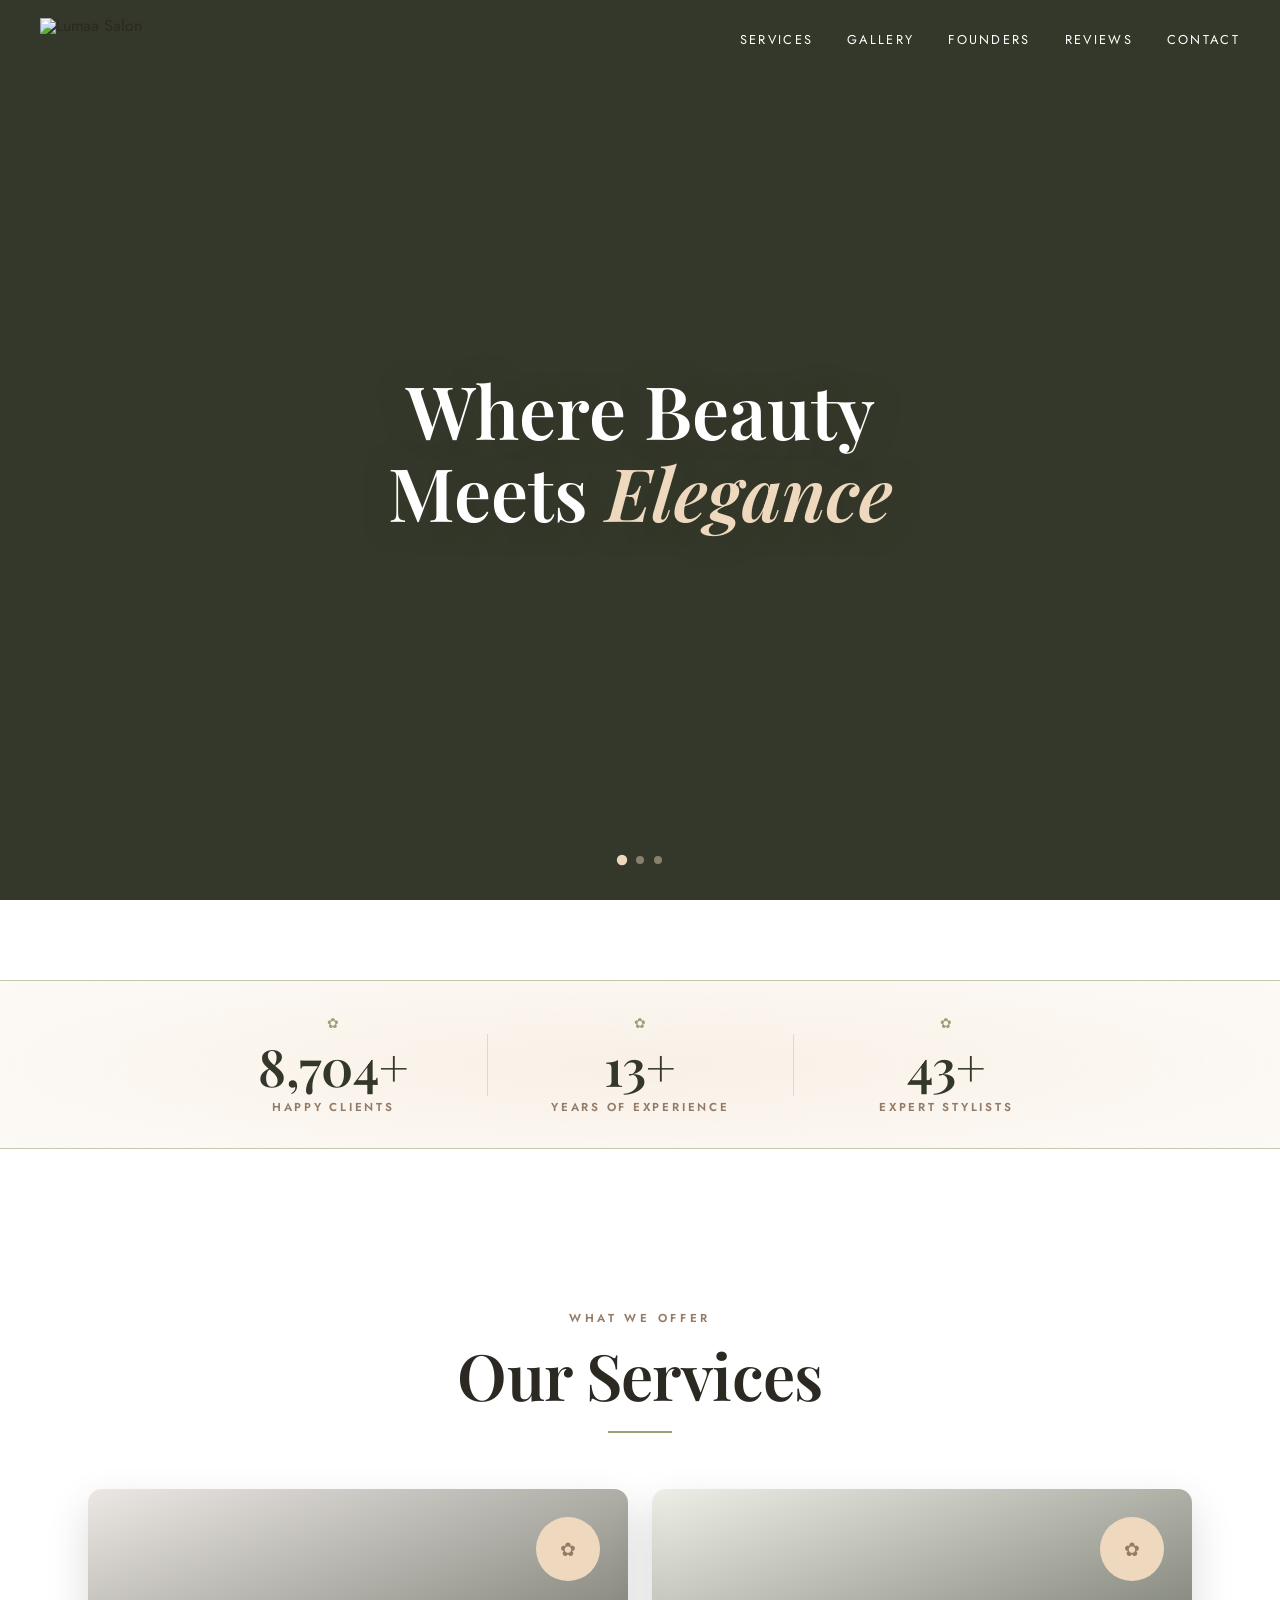
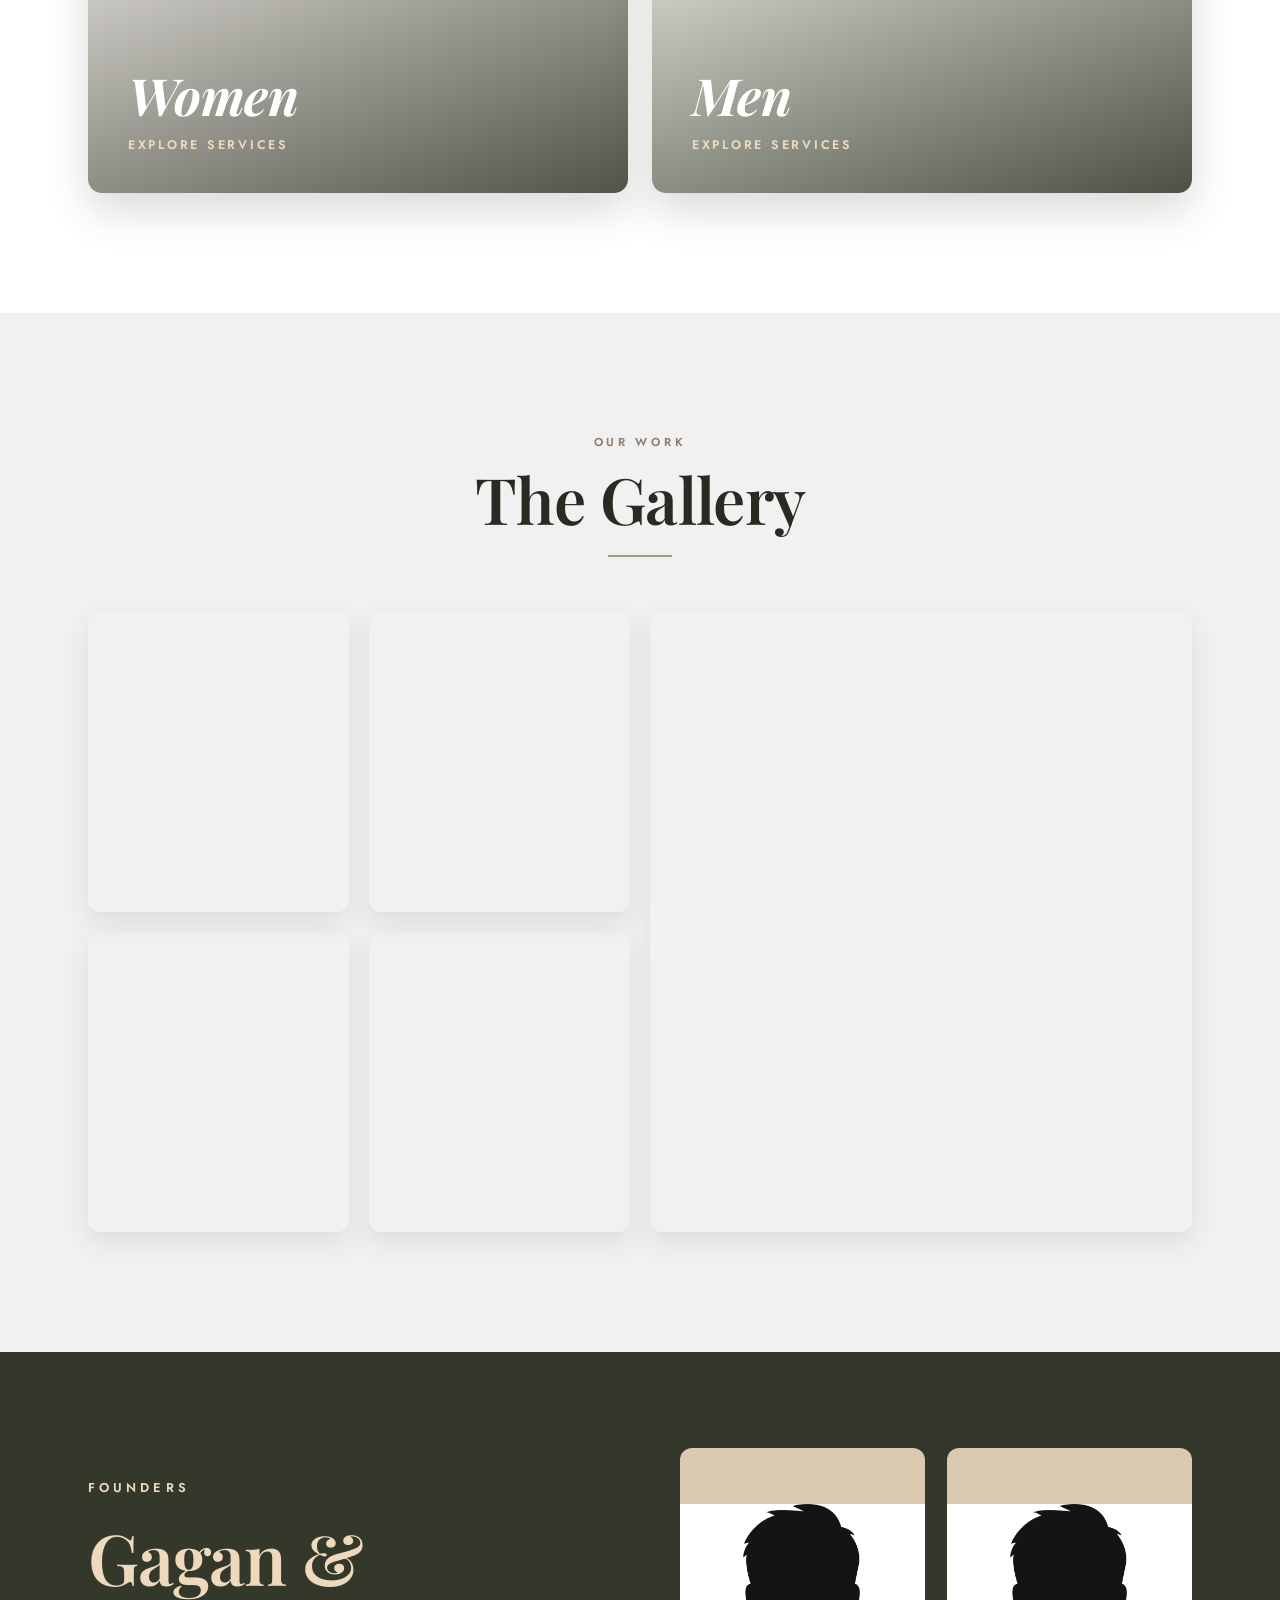
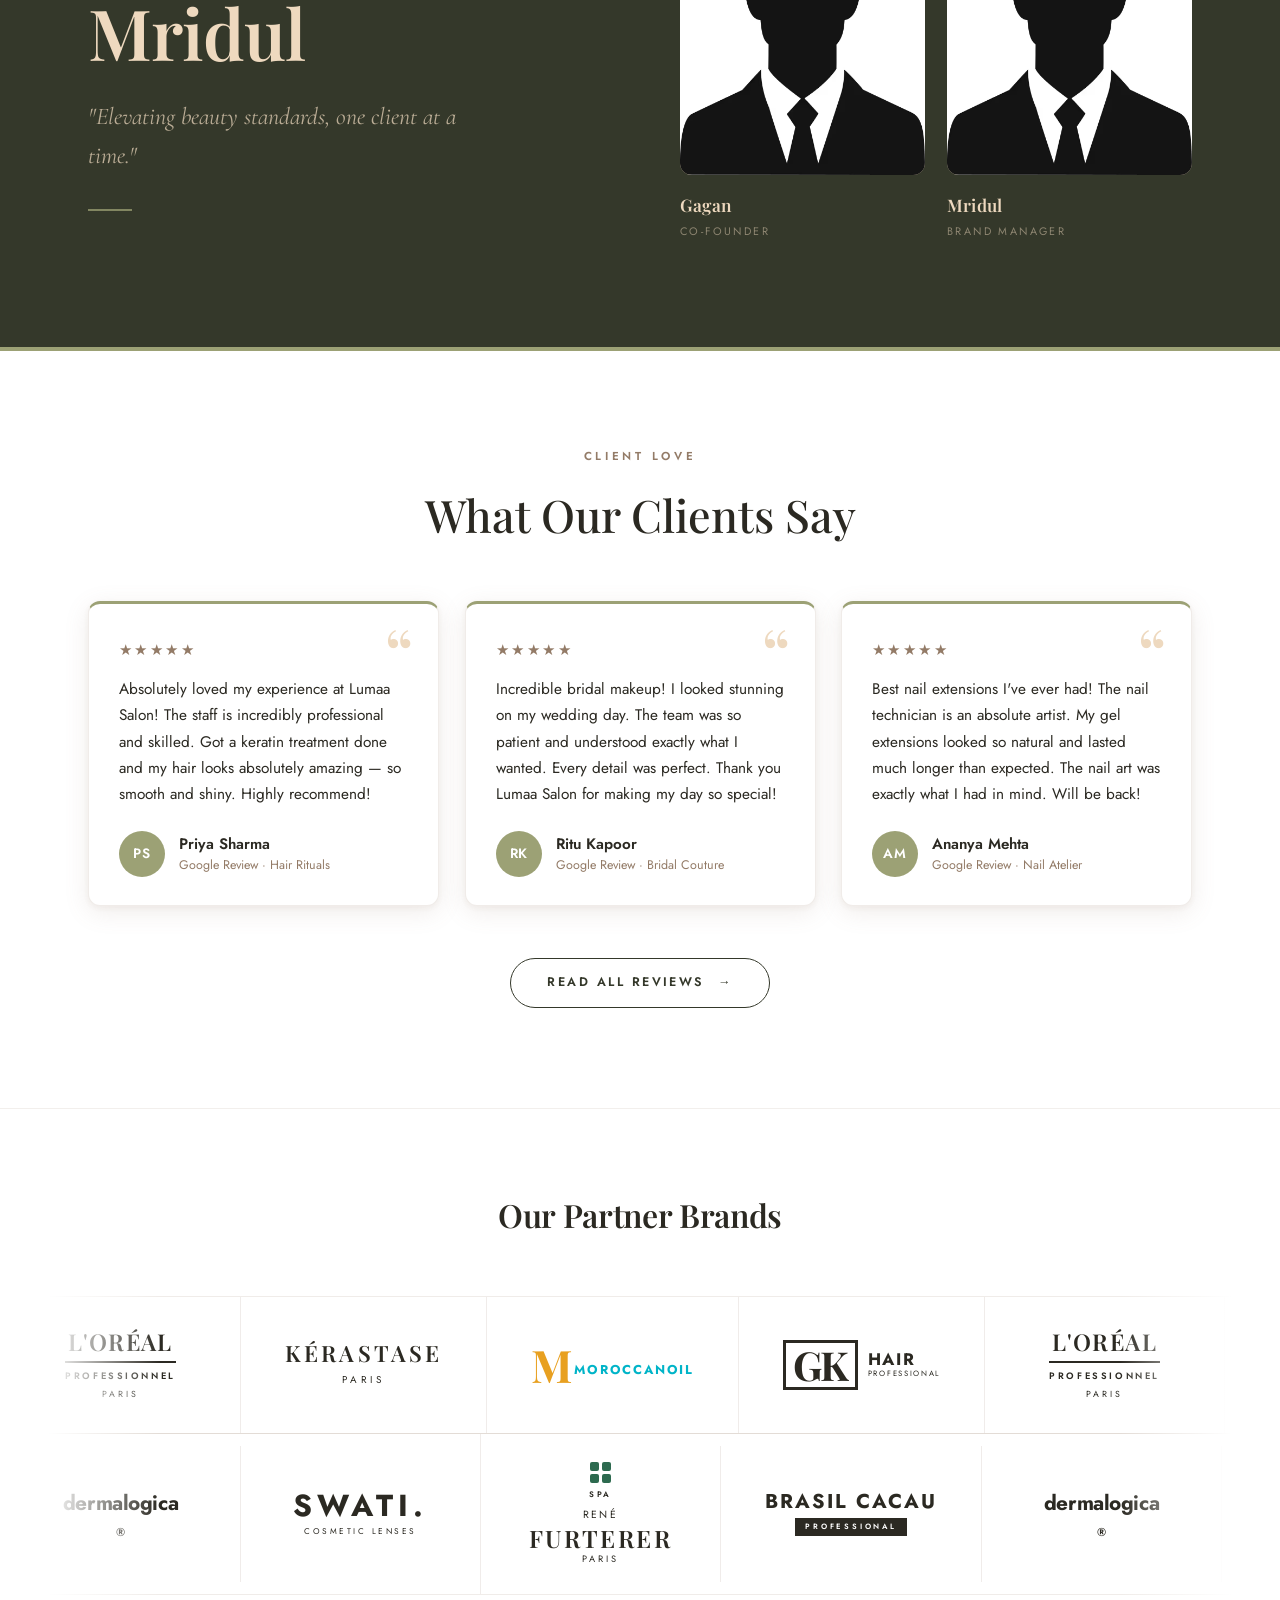
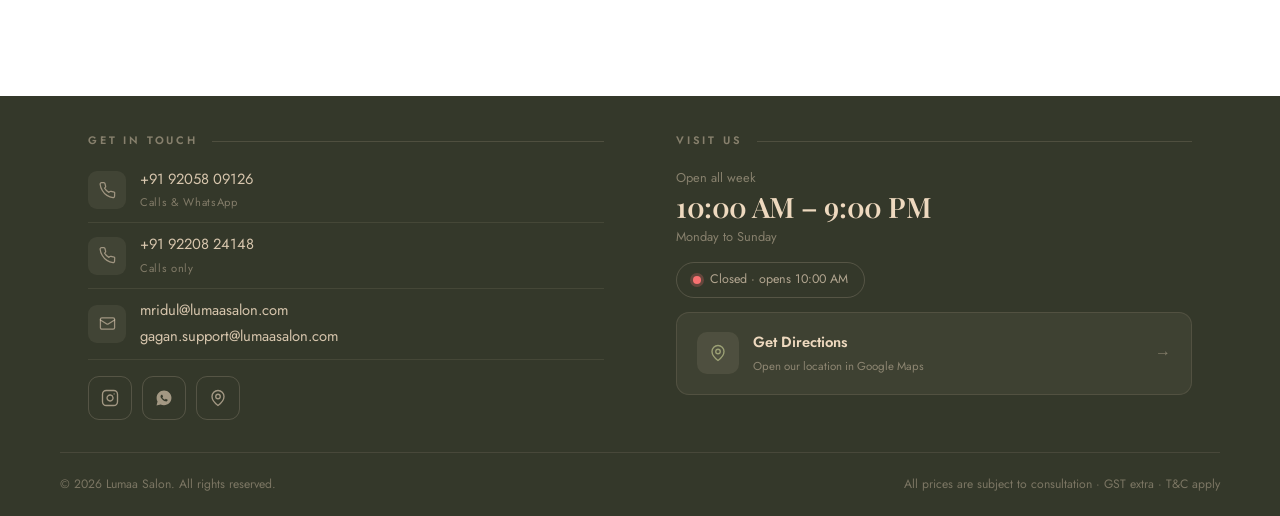
==== index.html @ b21f9f37 "Add files via upload" ====
<!DOCTYPE html>
<html lang="en">
<head>
  <meta charset="UTF-8" />
  <meta name="viewport" content="width=device-width, initial-scale=1.0" />
  <title>Luma Salon — Where Beauty Meets Elegance</title>
  <meta name="description" content="Luma Salon — premium hair, beauty and styling. Where beauty meets elegance." />
  <link rel="icon" type="image/webp" href="images/lumaa-logo-white.webp" />
  <link rel="stylesheet" href="styles.css" />
  <link rel="preconnect" href="https://fonts.googleapis.com" />
  <link rel="preconnect" href="https://fonts.gstatic.com" crossorigin />
  <!--
    FONTS (4 faces total):
    1. Playfair Display 600 normal  — section headings, stat numbers
    2. Playfair Display 700 italic  — hero "Elegance" / service titles bold
    3. Cormorant Garamond 500 italic — quotes, brand wordmark
    4. Jost 400 / 600               — all body, labels, nav, eyebrows
  -->
  <link href="https://fonts.googleapis.com/css2?family=Cormorant+Garamond:ital,wght@1,500&family=Playfair+Display:ital,wght@0,600;1,700&family=Jost:wght@400;600&display=swap" rel="stylesheet" />
</head>
<body>

  <!-- ===== NAVBAR ===== -->
  <header class="navbar">
    <a href="#home" class="brand">
      <!-- white version: visible over hero / dark navbar -->
      <img src="images/lumaa-logo-white.webp" alt="Lumaa Salon" class="logo logo-white" />
      <!-- olive version: visible when navbar turns light on scroll -->
      <img src="images/lumaa-logo-olive.webp" alt="Lumaa Salon" class="logo logo-olive" />
    </a>
    <nav class="nav-links" id="navLinks">
      <a href="#services">Services</a>
      <a href="#gallery">Gallery</a>
      <a href="#founders">Founders</a>
      <a href="#reviews">Reviews</a>
      <a href="#contact">Contact</a>
    </nav>
    <button class="hamburger" id="hamburger" aria-label="Toggle menu">
      <span></span><span></span><span></span>
    </button>
  </header>

  <!-- ===== HERO ===== -->
  <section class="hero" id="home">
    <!-- 3-image slider — JS translates track left every 3 s -->
    <div class="hero-slides">
      <div class="hero-track">
        <div class="hero-slide slide-1"></div>
        <div class="hero-slide slide-2"></div>
        <div class="hero-slide slide-3"></div>
      </div>
    </div>
    <div class="hero-overlay"></div>
    <div class="hero-content">
      <h1>Where Beauty<br>Meets <em>Elegance</em></h1>
    </div>
    <!-- dot indicators -->
    <div class="slide-dots">
      <span class="dot active" data-index="0"></span>
      <span class="dot" data-index="1"></span>
      <span class="dot" data-index="2"></span>
    </div>
  </section>

  <!-- ===== STATS BAND ===== -->
  <section class="stats">
    <div class="container stats-grid">
      <div class="stat reveal">
        <span class="leaf">&#10047;</span>
        <h3><span class="counter" data-target="10000" data-suffix="+">0+</span></h3>
        <p>Happy Clients</p>
      </div>
      <div class="stat reveal d1">
        <span class="leaf">&#10047;</span>
        <h3><span class="counter" data-target="15" data-suffix="+">0+</span></h3>
        <p>Years of Experience</p>
      </div>
      <div class="stat reveal d2">
        <span class="leaf">&#10047;</span>
        <h3><span class="counter" data-target="50" data-suffix="+">0+</span></h3>
        <p>Expert Stylists</p>
      </div>
    </div>
  </section>

  <!-- ===== SERVICES ===== -->
  <section class="services" id="services">
    <div class="container">
      <div class="section-head reveal">
        <p class="eyebrow">What We Offer</p>
        <h2>Our Services</h2>
        <span class="head-rule"></span>
      </div>
      <div class="services-grid">

        <a href="womens-services.html" class="svc-card svc-women reveal">
          <span class="svc-badge">&#10047;</span>
          <div class="svc-text">
            <h3>Women</h3>
            <p>Explore Services</p>
          </div>
        </a>

        <a href="mens-services.html" class="svc-card svc-men reveal d1">
          <span class="svc-badge">&#10047;</span>
          <div class="svc-text">
            <h3>Men</h3>
            <p>Explore Services</p>
          </div>
        </a>

      </div>
    </div>
  </section>

  <!-- ===== GALLERY ===== -->
  <section class="gallery" id="gallery">
    <div class="container">
      <div class="section-head reveal">
        <p class="eyebrow">Our Work</p>
        <h2>The Gallery</h2>
        <span class="head-rule"></span>
      </div>
      <div class="gallery-grid">
        <div class="g-item g1 reveal"></div>
        <div class="g-item g2 reveal d1"></div>
        <div class="g-item g3 reveal d2"></div>
        <div class="g-item g4 reveal d3"></div>
        <div class="g-item g5 reveal d4"></div>
      </div>
    </div>
  </section>

  <!-- ===== FOUNDERS ===== -->
  <section class="founders" id="founders">
    <div class="container founders-inner">
      <div class="founders-text reveal">
        <p class="eyebrow eyebrow-light">Founders</p>
        <h2>Gagan &amp;<br>Mridul</h2>
        <p class="founders-quote">"Elevating beauty standards, one client at a time."</p>
        <span class="founders-rule"></span>
      </div>
      <div class="founders-photos reveal d2">
        <figure class="f-card">
          <div class="f-photo-wrap">
            <img src="a-simple-black-silhouette-of-man-in-suit-vector-55942263.avif" alt="Gagan" class="f-photo-img" />
          </div>
          <figcaption>
            <span class="f-name">Gagan</span>
            <span class="f-title">Co-Founder</span>
          </figcaption>
        </figure>
        <figure class="f-card">
          <div class="f-photo-wrap">
            <img src="a-simple-black-silhouette-of-man-in-suit-vector-55942263.avif" alt="Mridul" class="f-photo-img" />
          </div>
          <figcaption>
            <span class="f-name">Mridul</span>
            <span class="f-title">Brand Manager</span>
          </figcaption>
        </figure>
      </div>
    </div>
  </section>

  <!-- ===== REVIEWS ===== -->
  <section class="reviews" id="reviews">
    <div class="container">
      <div class="reviews-head reveal">
        <p class="eyebrow">Client Love</p>
        <h2>What Our Clients Say</h2>
      </div>

      <div class="reviews-grid">
        <article class="review-card reveal">
          <span class="quote-mark">&ldquo;</span>
          <span class="stars">&#9733;&#9733;&#9733;&#9733;&#9733;</span>
          <p class="review-text">Absolutely loved my experience at Lumaa Salon! The staff is incredibly professional and skilled. Got a keratin treatment done and my hair looks absolutely amazing — so smooth and shiny. Highly recommend!</p>
          <div class="reviewer">
            <span class="avatar">PS</span>
            <div>
              <p class="r-name">Priya Sharma</p>
              <p class="r-meta">Google Review &middot; Hair Rituals</p>
            </div>
          </div>
        </article>

        <article class="review-card reveal d1">
          <span class="quote-mark">&ldquo;</span>
          <span class="stars">&#9733;&#9733;&#9733;&#9733;&#9733;</span>
          <p class="review-text">Incredible bridal makeup! I looked stunning on my wedding day. The team was so patient and understood exactly what I wanted. Every detail was perfect. Thank you Lumaa Salon for making my day so special!</p>
          <div class="reviewer">
            <span class="avatar">RK</span>
            <div>
              <p class="r-name">Ritu Kapoor</p>
              <p class="r-meta">Google Review &middot; Bridal Couture</p>
            </div>
          </div>
        </article>

        <article class="review-card reveal d2">
          <span class="quote-mark">&ldquo;</span>
          <span class="stars">&#9733;&#9733;&#9733;&#9733;&#9733;</span>
          <p class="review-text">Best nail extensions I've ever had! The nail technician is an absolute artist. My gel extensions looked so natural and lasted much longer than expected. The nail art was exactly what I had in mind. Will be back!</p>
          <div class="reviewer">
            <span class="avatar">AM</span>
            <div>
              <p class="r-name">Ananya Mehta</p>
              <p class="r-meta">Google Review &middot; Nail Atelier</p>
            </div>
          </div>
        </article>
      </div>

      <!-- Read all reviews CTA -->
      <div class="reviews-cta reveal">
        <a href="https://share.google/nmSQvt3a3PqKiKRM9" target="_blank" rel="noopener" class="btn-outline-reviews">
          Read All Reviews &nbsp;&#8594;
        </a>
      </div>
    </div>
  </section>

  <!-- ===== BRAND PARTNERS ===== -->
  <section class="partners">
    <div class="container">
      <h2 class="partners-title reveal">Our Partner Brands</h2>
    </div>

    <div class="brand-marquee-wrap">

      <!-- Row 1 — scrolls RIGHT -->
      <div class="brand-track track-right">
        <div class="brand-strip">
          <div class="brand-cell"><div class="bl bl-loreal"><span class="bl-main">L'OR&#201;AL</span><span class="bl-rule"></span><span class="bl-sub">PROFESSIONNEL</span><span class="bl-sub2">PARIS</span></div></div>
          <div class="brand-cell"><div class="bl bl-kerastase"><span class="bl-main">K&#201;RASTASE</span><span class="bl-sub">PARIS</span></div></div>
          <div class="brand-cell"><div class="bl bl-moroccanoil"><span class="mo-m">M</span><span class="bl-main">MOROCCANOIL</span></div></div>
          <div class="brand-cell"><div class="bl bl-gk"><span class="gk-letters">GK</span><div class="gk-right"><span class="gk-hair">HAIR</span><span class="gk-pro">PROFESSIONAL</span></div></div></div>
        </div>
        <div class="brand-strip" aria-hidden="true">
          <div class="brand-cell"><div class="bl bl-loreal"><span class="bl-main">L'OR&#201;AL</span><span class="bl-rule"></span><span class="bl-sub">PROFESSIONNEL</span><span class="bl-sub2">PARIS</span></div></div>
          <div class="brand-cell"><div class="bl bl-kerastase"><span class="bl-main">K&#201;RASTASE</span><span class="bl-sub">PARIS</span></div></div>
          <div class="brand-cell"><div class="bl bl-moroccanoil"><span class="mo-m">M</span><span class="bl-main">MOROCCANOIL</span></div></div>
          <div class="brand-cell"><div class="bl bl-gk"><span class="gk-letters">GK</span><div class="gk-right"><span class="gk-hair">HAIR</span><span class="gk-pro">PROFESSIONAL</span></div></div></div>
        </div>
      </div>

      <!-- Row 2 — scrolls LEFT -->
      <div class="brand-track track-left">
        <div class="brand-strip">
          <div class="brand-cell"><div class="bl bl-dermalogica">dermalogica<sup>&#174;</sup></div></div>
          <div class="brand-cell"><div class="bl bl-swati"><span class="sw-main">SWATI.</span><span class="sw-sub">COSMETIC LENSES</span></div></div>
          <div class="brand-cell"><div class="bl bl-furterer"><div class="rf-dots"><span></span><span></span><span></span><span></span></div><span class="rf-spa">SPA</span><span class="rf-rene">REN&#201;</span><span class="rf-name">FURTERER</span><span class="rf-paris">PARIS</span></div></div>
          <div class="brand-cell"><div class="bl bl-brasil"><span class="bc-main">BRASIL CACAU</span><span class="bc-bar">PROFESSIONAL</span></div></div>
        </div>
        <div class="brand-strip" aria-hidden="true">
          <div class="brand-cell"><div class="bl bl-dermalogica">dermalogica<sup>&#174;</sup></div></div>
          <div class="brand-cell"><div class="bl bl-swati"><span class="sw-main">SWATI.</span><span class="sw-sub">COSMETIC LENSES</span></div></div>
          <div class="brand-cell"><div class="bl bl-furterer"><div class="rf-dots"><span></span><span></span><span></span><span></span></div><span class="rf-spa">SPA</span><span class="rf-rene">REN&#201;</span><span class="rf-name">FURTERER</span><span class="rf-paris">PARIS</span></div></div>
          <div class="brand-cell"><div class="bl bl-brasil"><span class="bc-main">BRASIL CACAU</span><span class="bc-bar">PROFESSIONAL</span></div></div>
        </div>
      </div>

    </div>
  </section>

  <!-- ===== FOOTER ===== -->
  <footer class="footer" id="contact">
    <div class="container ft-main">

      <!-- GET IN TOUCH -->
      <div class="ft-col">
        <p class="ft-head">Get in Touch</p>

        <div class="ft-contacts">
          <div class="ft-item">
            <div class="ft-icon">
              <svg width="17" height="17" viewBox="0 0 24 24" fill="none" stroke="currentColor" stroke-width="1.8" stroke-linecap="round" stroke-linejoin="round"><path d="M22 16.92v3a2 2 0 0 1-2.18 2 19.79 19.79 0 0 1-8.63-3.07A19.5 19.5 0 0 1 4.69 12 19.79 19.79 0 0 1 1.61 3.18 2 2 0 0 1 3.6 1h3a2 2 0 0 1 2 1.72 12.84 12.84 0 0 0 .7 2.81 2 2 0 0 1-.45 2.11L7.91 8.6a16 16 0 0 0 6.07 6.07l.95-.95a2 2 0 0 1 2.11-.45 12.84 12.84 0 0 0 2.81.7A2 2 0 0 1 22 16.92z"/></svg>
            </div>
            <div class="ft-item-body">
              <a href="tel:+919205809126" class="ft-val">+91 92058 09126</a>
              <span class="ft-note">Calls &amp; WhatsApp</span>
            </div>
          </div>
          <div class="ft-item">
            <div class="ft-icon">
              <svg width="17" height="17" viewBox="0 0 24 24" fill="none" stroke="currentColor" stroke-width="1.8" stroke-linecap="round" stroke-linejoin="round"><path d="M22 16.92v3a2 2 0 0 1-2.18 2 19.79 19.79 0 0 1-8.63-3.07A19.5 19.5 0 0 1 4.69 12 19.79 19.79 0 0 1 1.61 3.18 2 2 0 0 1 3.6 1h3a2 2 0 0 1 2 1.72 12.84 12.84 0 0 0 .7 2.81 2 2 0 0 1-.45 2.11L7.91 8.6a16 16 0 0 0 6.07 6.07l.95-.95a2 2 0 0 1 2.11-.45 12.84 12.84 0 0 0 2.81.7A2 2 0 0 1 22 16.92z"/></svg>
            </div>
            <div class="ft-item-body">
              <a href="tel:+919220824148" class="ft-val">+91 92208 24148</a>
              <span class="ft-note">Calls only</span>
            </div>
          </div>
          <div class="ft-item">
            <div class="ft-icon">
              <svg width="17" height="17" viewBox="0 0 24 24" fill="none" stroke="currentColor" stroke-width="1.8" stroke-linecap="round" stroke-linejoin="round"><rect x="2" y="4" width="20" height="16" rx="2"/><path d="m22 7-8.97 5.7a1.94 1.94 0 0 1-2.06 0L2 7"/></svg>
            </div>
            <div class="ft-item-body">
              <a href="mailto:mridul@lumaasalon.com" class="ft-val">mridul@lumaasalon.com</a>
              <a href="mailto:gagan.support@lumaasalon.com" class="ft-val">gagan.support@lumaasalon.com</a>
            </div>
          </div>
        </div>

        <div class="ft-socials">
          <a href="https://www.instagram.com/lumaasalon.official" target="_blank" rel="noopener" class="ft-soc" aria-label="Instagram">
            <svg width="18" height="18" viewBox="0 0 24 24" fill="none" stroke="currentColor" stroke-width="1.8" stroke-linecap="round" stroke-linejoin="round"><rect x="2" y="2" width="20" height="20" rx="5"/><path d="M16 11.37A4 4 0 1 1 12.63 8 4 4 0 0 1 16 11.37z"/><line x1="17.5" y1="6.5" x2="17.51" y2="6.5"/></svg>
          </a>
          <a href="https://wa.me/919205809126" target="_blank" rel="noopener" class="ft-soc" aria-label="WhatsApp">
            <svg width="18" height="18" viewBox="0 0 24 24" fill="currentColor"><path d="M12.04 2C6.58 2 2.13 6.45 2.13 11.91c0 1.74.46 3.38 1.26 4.8L2.05 22l5.43-1.43a9.84 9.84 0 0 0 4.56 1.11c5.46 0 9.91-4.45 9.91-9.91S17.5 2 12.04 2zm4.88 13.42c-.2.56-1.16 1.08-1.6 1.14-.4.06-.93.09-1.5-.09-.35-.11-.8-.26-1.36-.52-2.39-1.02-3.96-3.41-4.08-3.57-.12-.15-.97-1.28-.97-2.44 0-1.16.61-1.73.83-1.97.22-.24.48-.3.63-.3h.45c.14 0 .34-.05.53.41.2.48.68 1.67.74 1.79.06.12.1.26.02.42-.08.16-.12.25-.24.39-.12.13-.25.3-.36.4-.12.11-.25.22-.1.44.14.22.6.97 1.27 1.57.87.77 1.6 1.01 1.83 1.12.23.11.36.09.49-.05.13-.14.56-.65.71-.88.15-.22.3-.18.5-.11.21.07 1.34.63 1.57.75.23.11.38.16.44.25.06.09.06.54-.14 1.09z"/></svg>
          </a>
          <a href="https://maps.google.com" target="_blank" rel="noopener" class="ft-soc" aria-label="Google Maps">
            <svg width="18" height="18" viewBox="0 0 24 24" fill="none" stroke="currentColor" stroke-width="1.8" stroke-linecap="round" stroke-linejoin="round"><path d="M20 10c0 6-8 12-8 12s-8-6-8-12a8 8 0 0 1 16 0Z"/><circle cx="12" cy="10" r="3"/></svg>
          </a>
        </div>
      </div>

      <!-- VISIT US -->
      <div class="ft-col">
        <p class="ft-head">Visit Us</p>
        <p class="ft-open-label">Open all week</p>
        <p class="ft-hours">10:00 AM – 9:00 PM</p>
        <p class="ft-days">Monday to Sunday</p>
        <span class="ft-badge" id="statusBadge"><span class="ft-dot" id="statusDot"></span><span id="statusText">Open now &middot; closes 9:00 PM</span></span>
        <a href="https://maps.google.com" target="_blank" rel="noopener" class="ft-directions">
          <div class="ft-dir-icon">
            <svg width="18" height="18" viewBox="0 0 24 24" fill="none" stroke="currentColor" stroke-width="1.8" stroke-linecap="round" stroke-linejoin="round"><path d="M20 10c0 6-8 12-8 12s-8-6-8-12a8 8 0 0 1 16 0Z"/><circle cx="12" cy="10" r="3"/></svg>
          </div>
          <div class="ft-dir-text">
            <span class="ft-dir-title">Get Directions</span>
            <span class="ft-dir-sub">Open our location in Google Maps</span>
          </div>
          <span class="ft-dir-arrow">&#8594;</span>
        </a>
      </div>

    </div>
    <div class="container footer-bottom">
      <p>&copy; 2026 Lumaa Salon. All rights reserved.</p>
      <p>All prices are subject to consultation &middot; GST extra &middot; T&amp;C apply</p>
    </div>
  </footer>

  <script>
    // Mobile menu toggle
    const hamburger = document.getElementById('hamburger');
    const navLinks = document.getElementById('navLinks');
    hamburger.addEventListener('click', function () {
      navLinks.classList.toggle('open');
      this.classList.toggle('active');
    });
    // Close mobile menu when a link is tapped
    navLinks.querySelectorAll('a').forEach(function (a) {
      a.addEventListener('click', function () {
        navLinks.classList.remove('open');
        hamburger.classList.remove('active');
      });
    });

    // Solidify navbar on scroll
    window.addEventListener('scroll', function () {
      document.querySelector('.navbar').classList.toggle('scrolled', window.scrollY > 40);
    });

    // Scroll-reveal animations
    const revealObserver = new IntersectionObserver(function (entries) {
      entries.forEach(function (entry) {
        if (entry.isIntersecting) {
          entry.target.classList.add('is-visible');
          revealObserver.unobserve(entry.target);
        }
      });
    }, { threshold: 0.15 });
    document.querySelectorAll('.reveal').forEach(function (el) {
      revealObserver.observe(el);
    });

    // Animated number counters (fire once when stats scroll into view)
    function runCounter(el) {
      const target = +el.dataset.target;
      const suffix = el.dataset.suffix || '';
      const duration = 2000;
      const start = performance.now();
      function tick(now) {
        const p = Math.min((now - start) / duration, 1);
        const eased = 1 - Math.pow(1 - p, 3); // easeOutCubic
        const value = Math.floor(eased * target);
        el.textContent = value.toLocaleString() + suffix;
        if (p < 1) requestAnimationFrame(tick);
      }
      requestAnimationFrame(tick);
    }
    const counterObserver = new IntersectionObserver(function (entries) {
      entries.forEach(function (entry) {
        if (entry.isIntersecting) {
          runCounter(entry.target);
          counterObserver.unobserve(entry.target);
        }
      });
    }, { threshold: 0.35 });
    document.querySelectorAll('.counter').forEach(function (el) {
      counterObserver.observe(el);
    });

    // Hero slider — translate track left every 3 s
    (function () {
      var track   = document.querySelector('.hero-track');
      var dots    = document.querySelectorAll('.slide-dots .dot');
      var total   = 3;
      var current = 0;

      function goTo(n) {
        current = (n + total) % total;
        // each slide is 1/3 of the track width
        track.style.transform = 'translateX(-' + (current * 33.3333) + '%)';
        dots.forEach(function (d, i) {
          d.classList.toggle('active', i === current);
        });
      }

      dots.forEach(function (dot) {
        dot.addEventListener('click', function () {
          clearInterval(timer);
          goTo(+this.dataset.index);
          timer = setInterval(advance, 3000);
        });
      });

      function advance() { goTo(current + 1); }
      var timer = setInterval(advance, 3000);
    })();
    // Salon open/closed badge — open every day 10:00 AM – 9:00 PM IST
    (function updateStatus() {
      var dot  = document.getElementById('statusDot');
      var text = document.getElementById('statusText');
      if (!dot || !text) return;

      var now    = new Date();
      var hour   = now.getHours();
      var minute = now.getMinutes();
      var total  = hour * 60 + minute;   // minutes since midnight
      var open   = 10 * 60;              // 10:00 AM
      var close  = 21 * 60;              // 9:00 PM

      if (total >= open && total < close) {
        dot.style.background  = '#4ade80';
        dot.style.boxShadow   = '0 0 0 3px rgba(74,222,128,0.25)';
        text.textContent      = 'Open now · closes 9:00 PM';
      } else {
        dot.style.background  = '#f87171';
        dot.style.boxShadow   = '0 0 0 3px rgba(248,113,113,0.25)';
        text.textContent      = 'Closed · opens 10:00 AM';
      }
    })();
  </script>
</body>
</html>
---- styles.css ----
/* ============================================================
   Luma Salon
   PALETTE
   cream  #EED9BF  — warmth, luxury accents, buttons, badges
   sage   #9CA175  — green brand accent (links, avatars, hovers)
   offwhite #F1F1F1 — clean neutral section background
   earth  #937B67  — warm secondary (scrims, stars, labels)
   Derived shades of the above for depth & legible text:
   deep   #34382A  — dark olive (shade of sage) for dramatic bands
   ink    #2B2922  — near-black (shade of earth) for body text
   ============================================================ */
:root {
  --cream: #EED9BF;
  --sage: #9CA175;
  --offwhite: #F1F1F1;
  --earth: #937B67;
  --deep: #34382A;
  --ink: #2B2922;
  --white: #FFFFFF;

  --cream-rgb: 238, 217, 191;
  --sage-rgb: 156, 161, 117;
  --earth-rgb: 147, 123, 103;
  --deep-rgb: 52, 56, 42;

  --serif: 'Playfair Display', serif;
  --display: 'Cormorant Garamond', serif;
  --sans: 'Jost', sans-serif;
}

* { box-sizing: border-box; }

html { scroll-behavior: smooth; }

body {
  margin: 0;
  font-family: var(--sans);
  background: var(--white);
  color: var(--ink);
  line-height: 1.6;
  -webkit-font-smoothing: antialiased;
}

.container {
  width: 100%;
  max-width: 1160px;
  margin: 0 auto;
  padding: 0 28px;
}

img { display: block; max-width: 100%; }
a { text-decoration: none; color: inherit; }

/* shared eyebrow label — warm earth on light, cream on dark */
.eyebrow {
  font-family: var(--sans);
  text-transform: uppercase;
  letter-spacing: 0.32em;
  font-size: 0.72rem;
  font-weight: 600;
  color: var(--earth);
  margin: 0 0 26px;
}
.eyebrow-light { color: var(--cream); }

/* big centred section header — makes each section read as its own page */
.section-head {
  text-align: center;
  margin-bottom: 56px;
}
.section-head .eyebrow { margin-bottom: 14px; }
.section-head h2 {
  font-family: var(--serif);
  font-weight: 600;          /* Playfair Display 600 */
  font-size: clamp(2.4rem, 5vw, 4rem);
  line-height: 1.05;
  color: var(--ink);
  margin: 0;
  letter-spacing: -0.01em;
}
.section-head .head-rule {
  display: block;
  width: 64px;
  height: 2px;
  background: var(--sage);
  margin: 22px auto 0;
}

/* ============================================================
   SCROLL-REVEAL ANIMATION
   ============================================================ */
.reveal {
  opacity: 0;
  transform: translateY(34px);
  transition: opacity 0.8s cubic-bezier(0.22, 1, 0.36, 1),
              transform 0.8s cubic-bezier(0.22, 1, 0.36, 1);
  will-change: opacity, transform;
}
.reveal.is-visible { opacity: 1; transform: none; }
.reveal.d1 { transition-delay: 0.12s; }
.reveal.d2 { transition-delay: 0.24s; }
.reveal.d3 { transition-delay: 0.36s; }
.reveal.d4 { transition-delay: 0.48s; }

@media (prefers-reduced-motion: reduce) {
  .reveal { opacity: 1; transform: none; transition: none; }
  .hero-track { transition: none; }
  .hero-content h1 { opacity: 1; animation: none; }
  html { scroll-behavior: auto; }
}

/* ============================================================
   NAVBAR
   ============================================================ */
.navbar {
  position: fixed;
  inset: 0 0 auto 0;
  z-index: 50;
  display: flex;
  align-items: center;
  justify-content: space-between;
  padding: 18px 40px;
  transition: background 0.35s ease, padding 0.35s ease, box-shadow 0.35s ease;
}
.navbar.scrolled {
  background: rgba(var(--deep-rgb), 0.94);
  backdrop-filter: blur(10px);
  padding: 12px 40px;
  box-shadow: 0 6px 24px rgba(var(--deep-rgb), 0.35);
}

.brand {
  display: inline-flex;
  align-items: center;
  line-height: 1;
}

/* logo image sizing */
.logo {
  height: 44px;
  width: auto;
  display: block;
  transition: opacity 0.3s ease;
}

/* default: show white, hide olive */
.logo-white { opacity: 1; }
.logo-olive  { display: none; }

/* once scrolled — navbar goes dark so white stays correct;
   if you ever switch to a light scrolled state, swap these */
.navbar.scrolled .logo-white { opacity: 1; }
.navbar.scrolled .logo-olive  { display: none; }

/* footer logo */
.logo-footer {
  height: 40px;
  width: auto;
  display: block;
  opacity: 0.9;
}

.nav-links { display: flex; gap: 34px; }
.nav-links a {
  color: var(--white);
  font-size: 0.8rem;
  letter-spacing: 0.18em;
  text-transform: uppercase;
  font-weight: 400;
  position: relative;
  padding: 4px 0;
  transition: color 0.2s ease;
}
.nav-links a::after {
  content: '';
  position: absolute;
  left: 0; bottom: -2px;
  width: 0; height: 1px;
  background: var(--cream);
  transition: width 0.3s ease;
}
.nav-links a:hover { color: var(--cream); }
.nav-links a:hover::after { width: 100%; }

.hamburger {
  display: none;
  flex-direction: column;
  gap: 5px;
  background: none;
  border: 0;
  cursor: pointer;
  padding: 6px;
}
.hamburger span {
  width: 24px; height: 2px;
  background: var(--white);
  transition: transform 0.3s ease, opacity 0.3s ease;
}
.hamburger.active span:nth-child(1) { transform: translateY(7px) rotate(45deg); }
.hamburger.active span:nth-child(2) { opacity: 0; }
.hamburger.active span:nth-child(3) { transform: translateY(-7px) rotate(-45deg); }

/* ============================================================
   HERO
   ============================================================ */
.hero {
  position: relative;
  min-height: 100vh;
  display: flex;
  align-items: center;
  justify-content: center;
  text-align: center;
  overflow: hidden;
  background: var(--deep); /* fill the gap colour while slides load */
}

/* ---- horizontal slider ---- */
.hero-slides {
  position: absolute;
  inset: 0;
  z-index: 0;
  overflow: hidden;
}
/* track holds all 3 slides side by side */
.hero-track {
  display: flex;
  width: 300%;
  height: 100%;
  /* slide transition: smooth cubic ease */
  transition: transform 0.9s cubic-bezier(0.77, 0, 0.18, 1);
}
.hero-slide {
  width: 33.3333%;
  height: 100%;
  flex-shrink: 0;
  background-size: cover;
  background-position: center;
}

.slide-1 { background-image: url('https://images.unsplash.com/photo-1521590832167-7bcbfaa6381f?auto=format&fit=crop&w=1900&q=80'); }
.slide-2 { background-image: url('https://images.unsplash.com/photo-1560066984-138dadb4c035?auto=format&fit=crop&w=1900&q=80'); }
.slide-3 { background-image: url('https://images.unsplash.com/photo-1522337360788-8b13dee7a37e?auto=format&fit=crop&w=1900&q=80'); }

/* ---- dot indicators ---- */
.slide-dots {
  position: absolute;
  bottom: 36px;
  left: 50%;
  transform: translateX(-50%);
  z-index: 3;
  display: flex;
  gap: 10px;
}
.dot {
  width: 8px; height: 8px;
  border-radius: 50%;
  background: rgba(var(--cream-rgb), 0.45);
  cursor: pointer;
  transition: background 0.3s ease, transform 0.3s ease;
}
.dot.active {
  background: var(--cream);
  transform: scale(1.3);
}

.hero-overlay {
  position: absolute;
  inset: 0;
  z-index: 1;
  background: linear-gradient(180deg,
              rgba(var(--deep-rgb), 0.38) 0%,
              rgba(var(--deep-rgb), 0.32) 45%,
              rgba(var(--deep-rgb), 0.78) 100%);
}
.hero-content {
  position: relative;
  z-index: 2;
  padding: 0 24px;
}
.hero-content h1 {
  opacity: 0;
  animation: heroRise 1s cubic-bezier(0.22, 1, 0.36, 1) 0.3s forwards;
  font-family: var(--serif);
  font-weight: 600;
  font-size: clamp(2.6rem, 6vw, 4.6rem);
  line-height: 1.12;
  color: var(--white);
  margin: 0;
  text-shadow: 0 2px 28px rgba(var(--deep-rgb), 0.7);
}
.hero-content h1 em { font-style: italic; color: var(--cream); }

@keyframes heroRise {
  from { opacity: 0; transform: translateY(26px); }
  to   { opacity: 1; transform: translateY(0); }
}

/* ============================================================
   STATS BAND  (deep olive — dramatic, high contrast)
   ============================================================ */
.stats {
  /* warm cream wash — glows softly at centre, fades at edges */
  background:
    radial-gradient(ellipse 80% 100% at 50% 50%,
      rgba(var(--cream-rgb), 0.38) 0%,
      rgba(var(--cream-rgb), 0.08) 100%);
  margin-top: 80px;
  margin-bottom: 80px;
  padding: 32px 0;
  /* sage hairlines — thin, deliberate, editorial */
  border-top: 1px solid rgba(var(--sage-rgb), 0.55);
  border-bottom: 1px solid rgba(var(--sage-rgb), 0.55);
}
/* inner wrapper */
.stats-grid {
  display: grid;
  grid-template-columns: repeat(3, 1fr);
  gap: 0;
  text-align: center;
  max-width: 960px;
  margin: 0 auto;
  padding: 0 20px;
}
.stat {
  padding: 0 40px;
  text-align: center;
  transition: transform 0.4s ease;
  min-width: 0;
  overflow: visible;
}
.stat + .stat {
  position: relative;
}
.stat + .stat::before {
  content: '';
  position: absolute;
  left: 0; top: 50%;
  transform: translateY(-50%);
  width: 1px;
  height: 60%;
  background: rgba(var(--earth-rgb), 0.22);
}
.stat:hover { transform: translateY(-5px); }
.stat:hover .leaf { transform: rotate(180deg); }
.stat .leaf {
  display: block;
  color: var(--sage);
  font-size: 0.85rem;
  margin-bottom: 6px;
  transition: transform 0.5s ease;
}
.stat h3 {
  font-family: var(--serif);
  font-weight: 600;
  font-size: clamp(2.4rem, 4vw, 3.4rem);
  line-height: 1;
  color: var(--deep);
  margin: 0 0 6px;
  white-space: nowrap;
  font-variant-numeric: tabular-nums;
}
.stat h3 sup { font-size: 0.45em; top: -0.55em; }
.stat p {
  margin: 0;
  text-transform: uppercase;
  letter-spacing: 0.24em;
  font-size: 0.72rem;
  font-weight: 600;
  color: var(--earth);
}

/* ============================================================
   SERVICES  (white)
   ============================================================ */
.services { padding: 80px 0 120px; background: var(--white); }
.services-grid {
  display: grid;
  grid-template-columns: repeat(2, 1fr);
  gap: 24px;
}
.svc-card {
  position: relative;
  /* landscape ratio — wide card, not portrait */
  aspect-ratio: 16 / 9;
  border-radius: 14px;
  overflow: hidden;
  display: flex;
  align-items: flex-end;
  padding: 36px 40px;
  color: var(--white);
  isolation: isolate;
  box-shadow: 0 18px 40px rgba(var(--deep-rgb), 0.18);
  transition: transform 0.45s ease, box-shadow 0.45s ease;
}
.svc-card:hover {
  transform: translateY(-8px);
  box-shadow: 0 26px 50px rgba(var(--deep-rgb), 0.28);
}
.svc-card::before {
  content: '';
  position: absolute;
  inset: 0;
  z-index: -2;
  background-size: cover;
  background-position: center;
  transition: transform 0.6s ease;
}
.svc-card::after {
  content: '';
  position: absolute;
  inset: 0;
  z-index: -1;
}
.svc-card:hover::before { transform: scale(1.06); }

/* Women — woman getting hair styled, same dark editorial mood as Men */
.svc-women::before {
  background-image: url('https://images.unsplash.com/photo-1562322140-8baeececf3df?auto=format&fit=crop&w=900&q=80');
  background-position: center 30%;
}
.svc-women::after {
  background: linear-gradient(160deg, rgba(var(--earth-rgb), 0.18) 0%, rgba(var(--deep-rgb), 0.86) 100%);
}
/* Men — barber service, dark moody */
.svc-men::before {
  background-image: url('https://images.unsplash.com/photo-1503951914875-452162b0f3f1?auto=format&fit=crop&w=900&q=80');
  background-position: center 40%;
}
.svc-men::after {
  background: linear-gradient(160deg, rgba(var(--sage-rgb), 0.18) 0%, rgba(var(--deep-rgb), 0.88) 100%);
}

.svc-badge {
  position: absolute;
  top: 28px; right: 28px;
  width: 64px; height: 64px;
  display: grid;
  place-items: center;
  border-radius: 50%;
  background: var(--cream);
  color: var(--earth);
  font-size: 1.2rem;
  transition: transform 0.5s ease, background 0.3s ease;
}
.svc-card:hover .svc-badge { transform: rotate(180deg) scale(1.08); background: var(--white); }
.svc-text { transition: transform 0.45s ease; }
.svc-card:hover .svc-text { transform: translateY(-6px); }
.svc-text h3 {
  font-family: var(--serif);
  font-weight: 700;
  font-style: italic;
  font-size: clamp(2.6rem, 4vw, 3.8rem);
  margin: 0 0 10px;
  letter-spacing: -0.01em;
  line-height: 1;
}
.svc-text p {
  margin: 0;
  font-size: 0.78rem;
  font-weight: 600;
  letter-spacing: 0.22em;
  text-transform: uppercase;
  color: var(--cream);
  display: inline-flex;
  align-items: center;
  gap: 10px;
}
.svc-text p::after {
  content: '\2192';
  opacity: 0;
  transform: translateX(-6px);
  transition: opacity 0.35s ease, transform 0.35s ease;
}
.svc-card:hover .svc-text p::after { opacity: 1; transform: translateX(0); }

/* ============================================================
   GALLERY  (off-white)
   ============================================================ */
.gallery { padding: 120px 0; background: var(--offwhite); }
.gallery-grid {
  display: grid;
  grid-template-columns: repeat(4, 1fr);
  grid-template-rows: 300px 300px;
  gap: 20px;
}
/* Ken Burns keyframes — 3 distinct pan+zoom paths */
@keyframes kb-in {
  0%   { transform: scale(1.0)  translate(0%,    0%);   }
  100% { transform: scale(1.16) translate(-3%,  -2%);   }
}
@keyframes kb-out {
  0%   { transform: scale(1.16) translate(2%,    1%);   }
  100% { transform: scale(1.0)  translate(-1%,   2%);   }
}
@keyframes kb-drift {
  0%   { transform: scale(1.08) translate(-2%,   0%);   }
  33%  { transform: scale(1.14) translate( 1%,  -3%);   }
  66%  { transform: scale(1.10) translate( 3%,   1%);   }
  100% { transform: scale(1.08) translate(-2%,   0%);   }
}

.g-item {
  position: relative;
  border-radius: 12px;
  overflow: hidden;
  box-shadow: 0 10px 26px rgba(var(--deep-rgb), 0.1);
  background-size: cover;
  background-position: center;
}
/* animated image layer */
.g-item::before {
  content: '';
  position: absolute;
  inset: 0;
  background-image: inherit;
  background-size: cover;
  background-position: center;
  will-change: transform;
  transition: filter 0.6s ease;
}
/* hover: subtle brighten + saturate */
.g-item:hover::before { filter: brightness(1.09) saturate(1.12); }

/* per-cell animation — different duration + delay so nothing syncs */
.g1::before { animation: kb-in    18s ease-in-out infinite alternate; }
.g2::before { animation: kb-out   14s ease-in-out infinite alternate; animation-delay: -5s; }
.g3::before { animation: kb-drift 24s ease-in-out infinite;           animation-delay: -9s; }
.g4::before { animation: kb-in    16s ease-in-out infinite alternate; animation-delay: -3s; }
.g5::before { animation: kb-out   20s ease-in-out infinite alternate; animation-delay: -11s; }

/* respect reduced-motion preference */
@media (prefers-reduced-motion: reduce) {
  .g-item::before { animation: none; }
}

.g1 { grid-column: 1 / 2; grid-row: 1 / 2;
  background-image: url('https://images.unsplash.com/photo-1522337360788-8b13dee7a37e?auto=format&fit=crop&w=600&q=80'); }
.g2 { grid-column: 2 / 3; grid-row: 1 / 2;
  background-image: url('https://images.unsplash.com/photo-1560066984-138dadb4c035?auto=format&fit=crop&w=600&q=80'); }
.g3 { grid-column: 3 / 5; grid-row: 1 / 3;
  background-image: url('https://images.unsplash.com/photo-1633681926022-84c23e8cb2d6?auto=format&fit=crop&w=900&q=80'); }
.g4 { grid-column: 1 / 2; grid-row: 2 / 3;
  background-image: url('https://images.unsplash.com/photo-1519014816548-bf5fe059798b?auto=format&fit=crop&w=600&q=80'); }
.g5 { grid-column: 2 / 3; grid-row: 2 / 3;
  background-image: url('https://images.unsplash.com/photo-1604654894610-df63bc536371?auto=format&fit=crop&w=600&q=80'); }

/* ============================================================
   FOUNDERS BAND
   ============================================================ */
.founders { background: var(--deep); padding: 96px 0 106px; }
.founders-inner {
  display: grid;
  grid-template-columns: 1fr 1fr;
  gap: 80px;
  align-items: center;
}
.founders-text .eyebrow { font-size: 0.8rem; margin-bottom: 22px; }
.founders-text h2 {
  font-family: var(--serif);
  font-weight: 600;
  font-size: clamp(3.2rem, 5.5vw, 5rem);
  line-height: 1.06;
  color: var(--cream);
  margin: 0 0 28px;
  letter-spacing: -0.015em;
}
.founders-quote {
  font-family: var(--display);
  font-style: italic;
  font-size: clamp(1.2rem, 2vw, 1.5rem);
  line-height: 1.62;
  color: rgba(var(--cream-rgb), 0.72);
  margin: 0;
  max-width: 400px;
}
.founders-rule {
  display: block;
  width: 44px;
  height: 2px;
  background: var(--sage);
  margin-top: 34px;
  opacity: 0.75;
}
.founders-photos {
  display: grid;
  grid-template-columns: 1fr 1fr;
  gap: 22px;
}
.f-card { margin: 0; }
.f-photo-wrap {
  background: rgba(var(--cream-rgb), 0.90);
  border-radius: 12px;
  overflow: hidden;
  aspect-ratio: 3 / 4;
  display: flex;
  align-items: flex-end;
  justify-content: center;
  transition: transform 0.45s ease, box-shadow 0.45s ease;
}
.f-photo-wrap:hover { transform: translateY(-7px); box-shadow: 0 22px 48px rgba(0,0,0,0.42); }
.f-photo-img {
  width: 100%;
  height: 100%;
  object-fit: contain;
  object-position: bottom center;
}
.f-card figcaption {
  margin-top: 16px;
  display: flex;
  flex-direction: column;
  gap: 5px;
}
.f-name {
  display: block;
  font-family: var(--serif);
  font-size: 1.08rem;
  font-weight: 600;
  color: var(--cream);
  letter-spacing: 0.01em;
}
.f-title {
  display: block;
  font-family: var(--sans);
  font-size: 0.68rem;
  color: rgba(var(--cream-rgb), 0.48);
  letter-spacing: 0.22em;
  text-transform: uppercase;
}

/* ============================================================
   REVIEWS
   ============================================================ */
.reviews { background: var(--white); padding: 96px 0 100px; border-top: 4px solid var(--sage); }
.reviews-head { text-align: center; margin-bottom: 50px; }
.reviews-head .eyebrow { margin-bottom: 14px; }
.reviews-head h2 {
  font-family: var(--serif);
  font-weight: 500;
  font-size: clamp(1.9rem, 3.5vw, 2.8rem);
  color: var(--ink);
  margin: 0 0 16px;
}
.rating-row { display: inline-flex; align-items: center; gap: 10px; }
.rating-num {
  font-family: var(--serif);
  font-size: 1.15rem;
  font-weight: 600;
  color: var(--earth);
  letter-spacing: -0.01em;
}
.rating-row .stars { color: var(--earth); letter-spacing: 0.14em; font-size: 1rem; }

.reviews-grid {
  display: grid;
  grid-template-columns: repeat(3, 1fr);
  gap: 26px;
}
.review-card {
  position: relative;
  background: var(--white);
  border: 1px solid rgba(var(--earth-rgb), 0.14);
  border-top: 3px solid var(--sage);
  border-radius: 12px;
  padding: 34px 30px 28px;
  box-shadow: 0 6px 24px rgba(var(--earth-rgb), 0.14), 0 2px 6px rgba(var(--earth-rgb), 0.08);
  transition: transform 0.4s ease, box-shadow 0.4s ease;
}
.review-card:hover {
  transform: translateY(-8px);
  box-shadow: 0 20px 48px rgba(var(--earth-rgb), 0.22), 0 4px 10px rgba(var(--earth-rgb), 0.1);
}
.quote-mark {
  position: absolute;
  top: 12px; right: 24px;
  font-family: var(--serif);
  font-size: 4.5rem;
  line-height: 1;
  color: var(--cream);
}
.review-card .stars {
  display: block;
  color: var(--earth);
  letter-spacing: 0.16em;
  font-size: 0.95rem;
  margin-bottom: 14px;
}
.review-text {
  position: relative;
  z-index: 1;
  margin: 0 0 24px;
  font-size: 0.96rem;
  color: var(--ink);
  line-height: 1.7;
}
.reviewer { display: flex; align-items: center; gap: 14px; }
.avatar {
  width: 46px; height: 46px;
  display: grid; place-items: center;
  border-radius: 50%;
  background: var(--sage);
  color: var(--white);
  font-weight: 600;
  font-size: 0.85rem;
  letter-spacing: 0.04em;
}
.r-name { margin: 0; font-weight: 600; color: var(--ink); font-size: 0.95rem; }
.r-meta { margin: 0; font-size: 0.78rem; color: var(--earth); }

/* reviews CTA row */
.reviews-cta {
  display: flex;
  flex-direction: column;
  align-items: center;
  gap: 18px;
  margin-top: 52px;
}
.reviews-cta-count {
  margin: 0;
  font-size: 0.82rem;
  letter-spacing: 0.14em;
  text-transform: uppercase;
  color: var(--earth);
  display: flex;
  align-items: center;
  gap: 8px;
}
.stars-inline { color: var(--earth); letter-spacing: 0.1em; }
.btn-outline-reviews {
  display: inline-block;
  font-family: var(--sans);
  font-size: 0.78rem;
  font-weight: 600;
  letter-spacing: 0.2em;
  text-transform: uppercase;
  color: var(--deep);
  border: 1.5px solid var(--deep);
  padding: 14px 36px;
  border-radius: 999px;
  transition: background 0.25s ease, color 0.25s ease, transform 0.25s ease;
}
.btn-outline-reviews:hover {
  background: var(--deep);
  color: var(--cream);
  transform: translateY(-2px);
}

/* ============================================================
   BRAND PARTNERS
   ============================================================ */
.partners {
  padding: 80px 0 90px;
  background: var(--white);
  border-top: 1px solid rgba(var(--earth-rgb), 0.12);
}
.partners-title {
  font-family: var(--serif);
  font-weight: 600;
  font-size: clamp(1.6rem, 2.5vw, 2.2rem);
  color: var(--ink);
  text-align: center;
  margin: 0 0 52px;
  letter-spacing: -0.01em;
}
/* Marquee layout */
.brand-marquee-wrap {
  position: relative;
  overflow: hidden;
  padding: 4px 0 12px;
}
.brand-marquee-wrap::before,
.brand-marquee-wrap::after {
  content: '';
  position: absolute;
  top: 0; bottom: 0;
  width: 160px;
  z-index: 2;
  pointer-events: none;
}
.brand-marquee-wrap::before {
  left: 0;
  background: linear-gradient(to right, var(--white) 30%, transparent 100%);
}
.brand-marquee-wrap::after {
  right: 0;
  background: linear-gradient(to left, var(--white) 30%, transparent 100%);
}
.brand-track {
  display: flex;
  width: max-content;
  border-top: 1px solid rgba(var(--earth-rgb), 0.14);
  border-bottom: 1px solid rgba(var(--earth-rgb), 0.14);
  margin-bottom: -1px;
}
.track-right { animation: marquee-right 28s linear infinite; }
.track-left  { animation: marquee-left  22s linear infinite; }
.brand-marquee-wrap:hover .brand-track { animation-play-state: paused; }
.brand-strip { display: flex; align-items: center; }
.brand-cell {
  min-height: 136px;
  min-width: 240px;
  display: flex;
  align-items: center;
  justify-content: center;
  padding: 28px 44px;
  border-left: 1px solid rgba(var(--earth-rgb), 0.14);
  transition: background 0.3s ease;
}
.brand-cell:hover { background: rgba(var(--cream-rgb), 0.22); }
@keyframes marquee-right {
  from { transform: translateX(-50%); }
  to   { transform: translateX(0%); }
}
@keyframes marquee-left {
  from { transform: translateX(0%); }
  to   { transform: translateX(-50%); }
}
@media (prefers-reduced-motion: reduce) {
  .brand-track { animation: none; }
}
/* shared base */
.bl { display: flex; flex-direction: column; align-items: center; gap: 3px; text-align: center; }
/* L'ORÉAL */
.bl-loreal .bl-main { font-family: var(--serif); font-weight: 600; font-size: 1.45rem; letter-spacing: 0.06em; color: var(--ink); line-height: 1; }
.bl-loreal .bl-rule { display: block; width: 100%; height: 2px; background: var(--ink); margin: 5px 0 3px; }
.bl-loreal .bl-sub { font-size: 0.58rem; letter-spacing: 0.28em; font-weight: 600; color: var(--ink); }
.bl-loreal .bl-sub2 { font-size: 0.55rem; letter-spacing: 0.36em; color: var(--ink); font-weight: 400; }
/* KÉRASTASE */
.bl-kerastase .bl-main { font-family: var(--serif); font-weight: 600; font-size: 1.4rem; letter-spacing: 0.14em; color: var(--ink); line-height: 1; }
.bl-kerastase .bl-sub { font-size: 0.62rem; letter-spacing: 0.38em; color: var(--ink); font-weight: 400; margin-top: 5px; }
/* MOROCCANOIL */
.bl-moroccanoil { flex-direction: row; align-items: flex-end; gap: 1px; flex-wrap: nowrap; }
.mo-m { font-family: var(--serif); font-weight: 700; font-size: 2.8rem; color: #e8a020; line-height: 1; }
.bl-moroccanoil .bl-main { font-size: 0.8rem; font-weight: 700; letter-spacing: 0.14em; color: #00b4c8; padding-bottom: 7px; }
/* GK HAIR */
.bl-gk { flex-direction: row; align-items: center; gap: 10px; }
.gk-letters { font-family: var(--serif); font-weight: 700; font-size: 2.5rem; color: var(--ink); line-height: 1; letter-spacing: -0.04em; border: 3px solid var(--ink); padding: 2px 7px; }
.gk-right { display: flex; flex-direction: column; align-items: flex-start; }
.gk-hair { font-size: 1.05rem; font-weight: 700; letter-spacing: 0.1em; color: var(--ink); line-height: 1.1; }
.gk-pro { font-size: 0.48rem; letter-spacing: 0.22em; color: var(--ink); font-weight: 400; }
/* dermalogica */
.bl-dermalogica { font-family: var(--sans); font-weight: 700; font-size: 1.3rem; color: var(--ink); letter-spacing: -0.02em; }
.bl-dermalogica sup { font-size: 0.55em; }
/* SWATI */
.bl-swati { gap: 4px; }
.sw-main { font-family: var(--sans); font-weight: 700; font-size: 1.9rem; letter-spacing: 0.16em; color: var(--ink); line-height: 1; }
.sw-sub { font-size: 0.52rem; letter-spacing: 0.3em; color: var(--ink); font-weight: 400; }
/* RENÉ FURTERER */
.bl-furterer { gap: 2px; }
.rf-dots { display: grid; grid-template-columns: 1fr 1fr; gap: 3px; margin-bottom: 3px; }
.rf-dots span { width: 9px; height: 9px; border-radius: 2px; background: #2d6a4f; }
.rf-spa { font-size: 0.5rem; letter-spacing: 0.3em; color: var(--ink); font-weight: 600; }
.rf-rene { font-size: 0.65rem; letter-spacing: 0.22em; color: var(--ink); font-weight: 400; margin-top: 4px; }
.rf-name { font-family: var(--serif); font-size: 1.5rem; font-weight: 600; letter-spacing: 0.1em; color: var(--ink); line-height: 1; }
.rf-paris { font-size: 0.58rem; letter-spacing: 0.34em; color: var(--ink); font-weight: 400; }
/* BRASIL CACAU */
.bl-brasil { gap: 6px; }
.bc-main { font-family: var(--sans); font-weight: 700; font-size: 1.25rem; letter-spacing: 0.1em; color: var(--ink); line-height: 1; }
.bc-bar { background: var(--ink); color: var(--white); font-size: 0.48rem; letter-spacing: 0.36em; padding: 3px 10px; font-weight: 600; }

/* ============================================================
   FOOTER  (deep olive)
   ============================================================ */
.footer {
  background: var(--deep);
  color: rgba(var(--cream-rgb), 0.78);
  padding: 36px 0 0;
}
.ft-main {
  display: grid;
  grid-template-columns: 1fr 1fr;
  gap: 72px;
  padding-bottom: 32px;
}
/* section header with trailing rule */
.ft-head {
  display: flex;
  align-items: center;
  gap: 14px;
  font-family: var(--sans);
  font-size: 0.68rem;
  font-weight: 600;
  letter-spacing: 0.26em;
  text-transform: uppercase;
  color: rgba(var(--cream-rgb), 0.45);
  margin: 0 0 18px;
}
.ft-head::after {
  content: '';
  flex: 1;
  height: 1px;
  background: rgba(var(--cream-rgb), 0.14);
}
/* contact rows */
.ft-contacts { display: flex; flex-direction: column; }
.ft-item {
  display: flex;
  align-items: center;
  gap: 14px;
  padding: 10px 0;
  border-bottom: 1px solid rgba(var(--cream-rgb), 0.09);
}
.ft-item:first-child { padding-top: 0; }
.ft-icon {
  width: 38px; height: 38px;
  flex-shrink: 0;
  background: rgba(var(--cream-rgb), 0.07);
  border-radius: 9px;
  display: flex; align-items: center; justify-content: center;
  color: rgba(var(--cream-rgb), 0.55);
}
.ft-item-body { display: flex; flex-direction: column; gap: 3px; }
.ft-val {
  display: block;
  font-size: 0.92rem;
  color: rgba(var(--cream-rgb), 0.88);
  text-decoration: none;
  transition: color 0.2s ease;
}
.ft-val:hover { color: var(--white); }
.ft-note {
  font-size: 0.7rem;
  color: rgba(var(--cream-rgb), 0.42);
  letter-spacing: 0.06em;
}
/* social icon buttons */
.ft-socials { display: flex; gap: 10px; margin-top: 16px; }
.ft-soc {
  width: 44px; height: 44px;
  display: flex; align-items: center; justify-content: center;
  border-radius: 11px;
  border: 1px solid rgba(var(--cream-rgb), 0.18);
  color: rgba(var(--cream-rgb), 0.6);
  text-decoration: none;
  transition: background 0.25s ease, color 0.25s ease, border-color 0.25s ease;
}
.ft-soc:hover { background: var(--sage); color: var(--white); border-color: var(--sage); }
/* visit us */
.ft-open-label { font-size: 0.8rem; color: rgba(var(--cream-rgb), 0.45); margin: 0 0 4px; }
.ft-hours {
  font-family: var(--serif);
  font-size: clamp(1.4rem, 2.2vw, 1.9rem);
  font-weight: 600;
  color: var(--cream);
  margin: 0 0 4px;
  letter-spacing: -0.015em;
  line-height: 1.1;
}
.ft-days { font-size: 0.8rem; color: rgba(var(--cream-rgb), 0.45); margin: 0 0 14px; }
.ft-badge {
  display: inline-flex;
  align-items: center;
  gap: 9px;
  border: 1px solid rgba(var(--cream-rgb), 0.18);
  border-radius: 100px;
  padding: 7px 16px;
  font-size: 0.78rem;
  color: rgba(var(--cream-rgb), 0.68);
  margin-bottom: 14px;
}
.ft-dot {
  width: 8px; height: 8px;
  border-radius: 50%;
  background: #4ade80;
  flex-shrink: 0;
}
.ft-directions {
  display: flex;
  align-items: center;
  gap: 14px;
  padding: 18px 20px;
  background: rgba(var(--cream-rgb), 0.06);
  border: 1px solid rgba(var(--cream-rgb), 0.1);
  border-radius: 13px;
  text-decoration: none;
  transition: background 0.25s ease, border-color 0.25s ease;
}
.ft-directions:hover { background: rgba(var(--cream-rgb), 0.1); border-color: rgba(var(--cream-rgb), 0.2); }
.ft-dir-icon {
  width: 42px; height: 42px;
  flex-shrink: 0;
  background: rgba(var(--cream-rgb), 0.09);
  border-radius: 10px;
  display: flex; align-items: center; justify-content: center;
  color: var(--sage);
}
.ft-dir-text { flex: 1; }
.ft-dir-title { display: block; font-size: 0.92rem; font-weight: 600; color: var(--cream); }
.ft-dir-sub { display: block; font-size: 0.72rem; color: rgba(var(--cream-rgb), 0.45); margin-top: 3px; }
.ft-dir-arrow { font-size: 1rem; color: rgba(var(--cream-rgb), 0.4); }
/* bottom bar */
.footer-bottom {
  display: flex;
  justify-content: space-between;
  align-items: center;
  gap: 14px;
  padding: 22px 0;
  border-top: 1px solid rgba(var(--cream-rgb), 0.1);
  font-size: 0.76rem;
  color: rgba(var(--cream-rgb), 0.38);
}
.footer-bottom p { margin: 0; }

/* ============================================================
   RESPONSIVE
   ============================================================ */
@media (max-width: 900px) {
  .navbar { padding: 16px 24px; }
  .navbar.scrolled { padding: 12px 24px; }
  .hamburger { display: flex; }
  .nav-links {
    position: absolute;
    top: 100%; left: 0; right: 0;
    flex-direction: column;
    gap: 0;
    background: rgba(var(--deep-rgb), 0.98);
    backdrop-filter: blur(10px);
    max-height: 0;
    overflow: hidden;
    transition: max-height 0.35s ease;
  }
  .nav-links.open { max-height: 320px; }
  .nav-links a { padding: 16px 24px; border-top: 1px solid rgba(var(--cream-rgb), 0.12); }

  .founders-inner { grid-template-columns: 1fr; gap: 40px; }
  .founders-text h2 { font-size: clamp(2.6rem, 10vw, 3.6rem); }
  .ft-main { grid-template-columns: 1fr 1fr; gap: 40px; }
  .reviews-grid { grid-template-columns: 1fr; max-width: 540px; margin: 0 auto; }
}

@media (max-width: 640px) {
  .stats { margin-top: 32px; }
  .stats-grid { grid-template-columns: 1fr; max-width: 320px; }
  .stat { padding: 24px 0; }
  .stat + .stat { border-left: 0; border-top: 1px solid rgba(var(--cream-rgb), 0.18); }
  .services-grid { grid-template-columns: 1fr; }
  .svc-card { aspect-ratio: 4 / 3; padding: 28px 32px; }
  .gallery-grid {
    grid-template-columns: 1fr 1fr;
    grid-template-rows: repeat(3, 190px);
  }
  .g1 { grid-column: 1/2; grid-row: 1/2; }
  .g2 { grid-column: 2/3; grid-row: 1/2; }
  .g3 { grid-column: 1/3; grid-row: 2/3; }
  .g4 { grid-column: 1/2; grid-row: 3/4; }
  .g5 { grid-column: 2/3; grid-row: 3/4; }
  .ft-main { grid-template-columns: 1fr; gap: 48px; }
  .footer-bottom { flex-direction: column; text-align: center; }
}
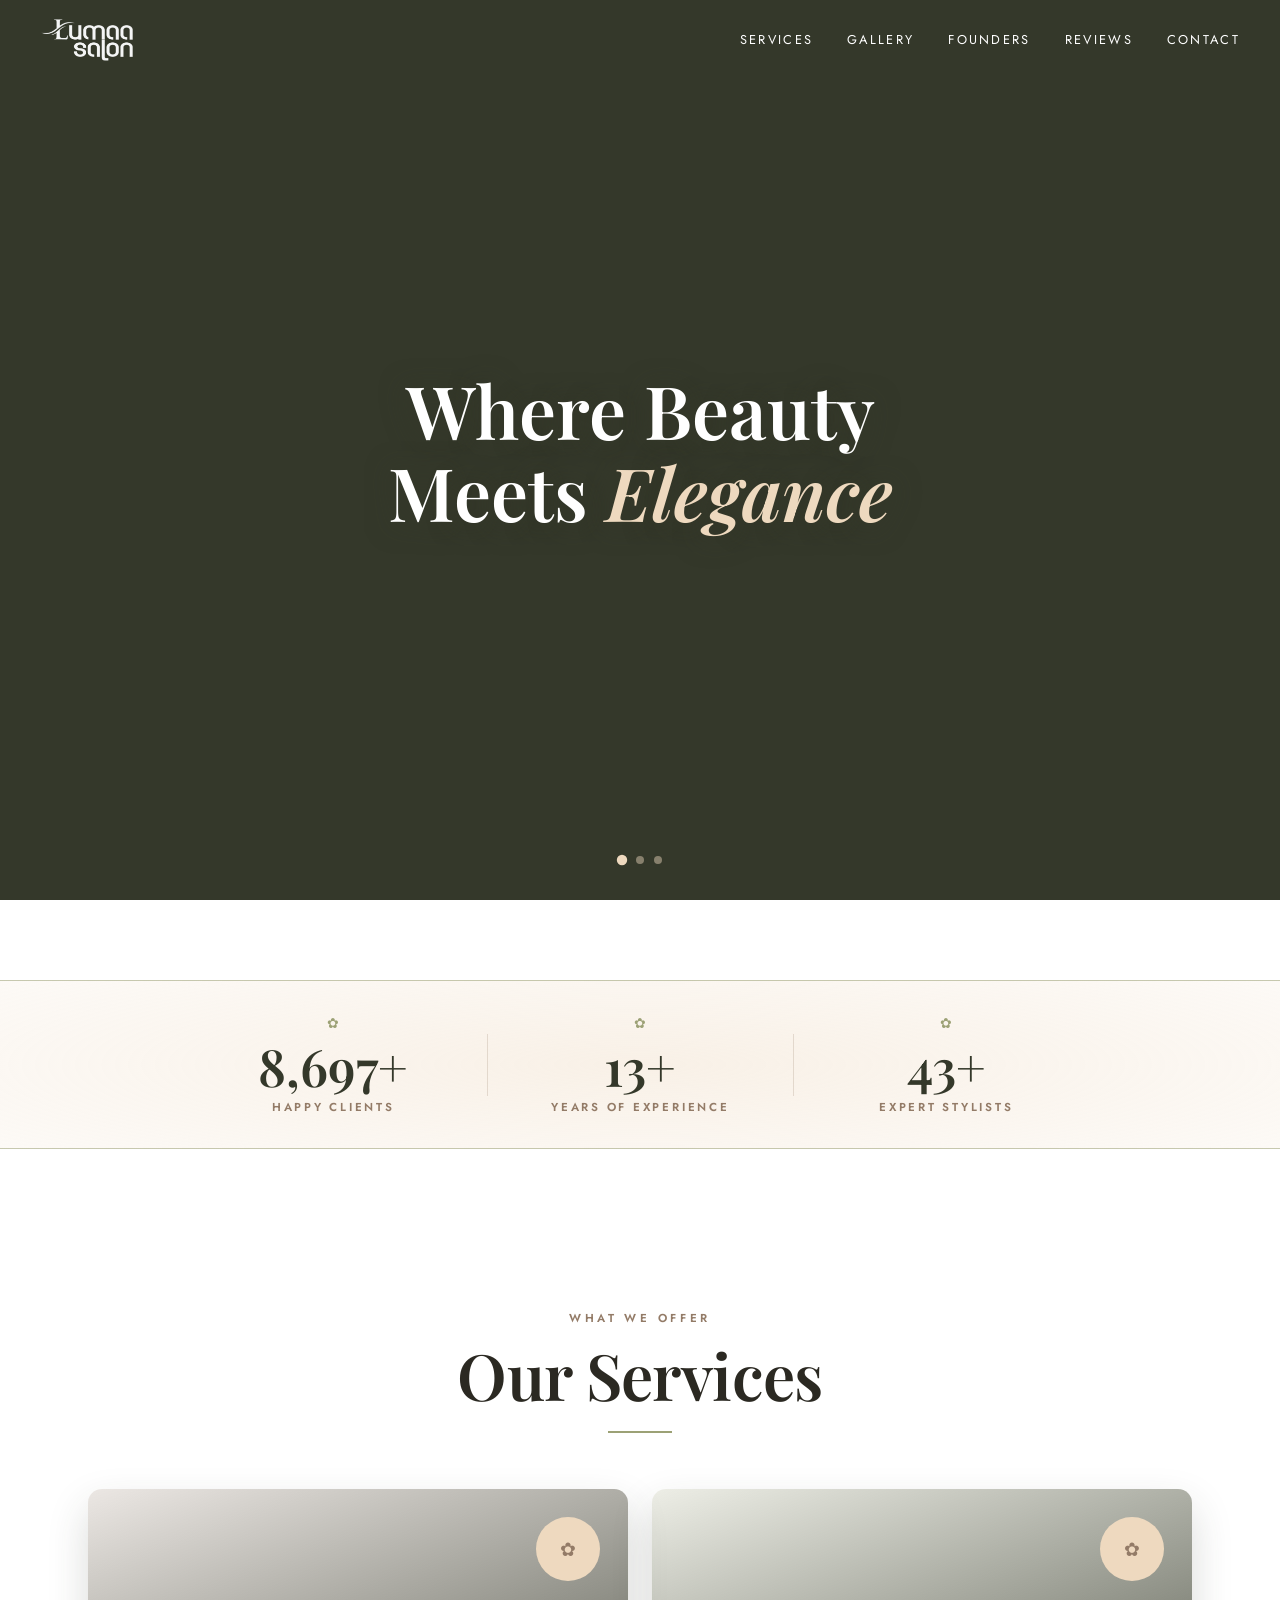
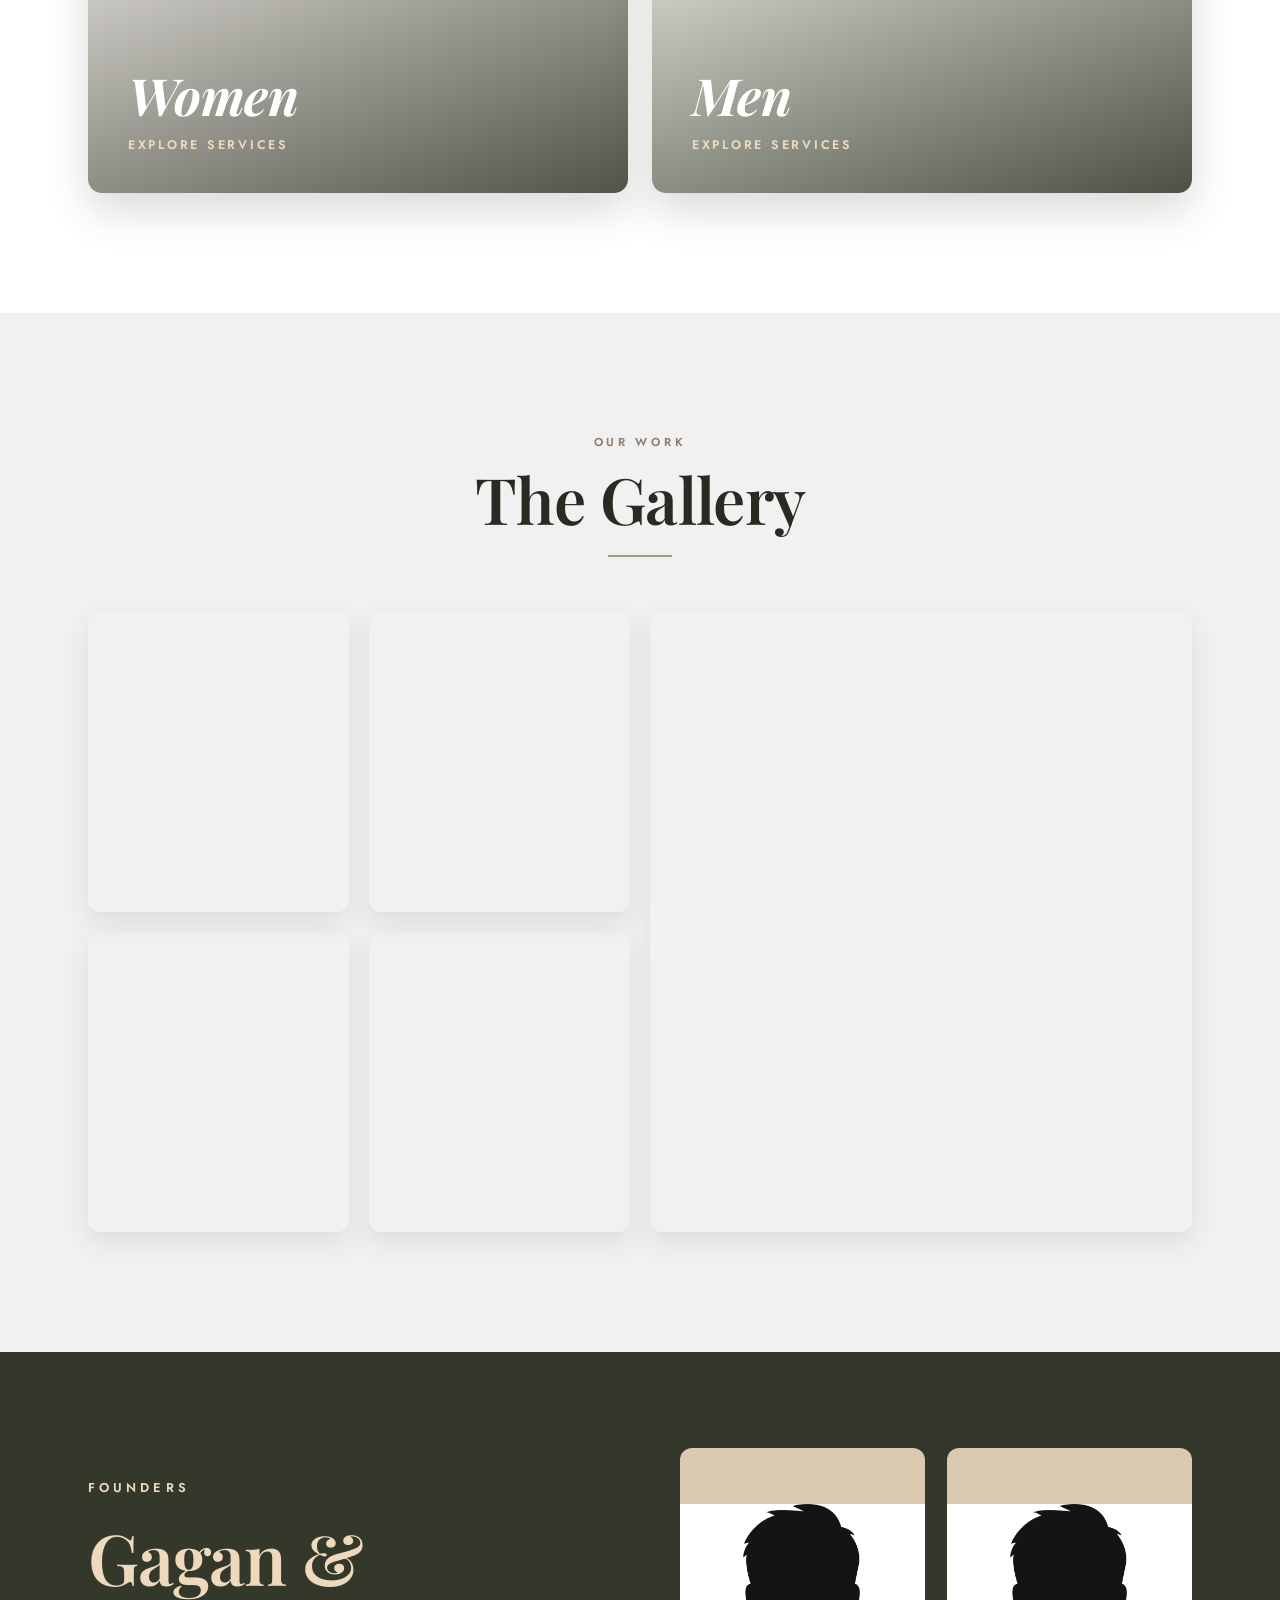
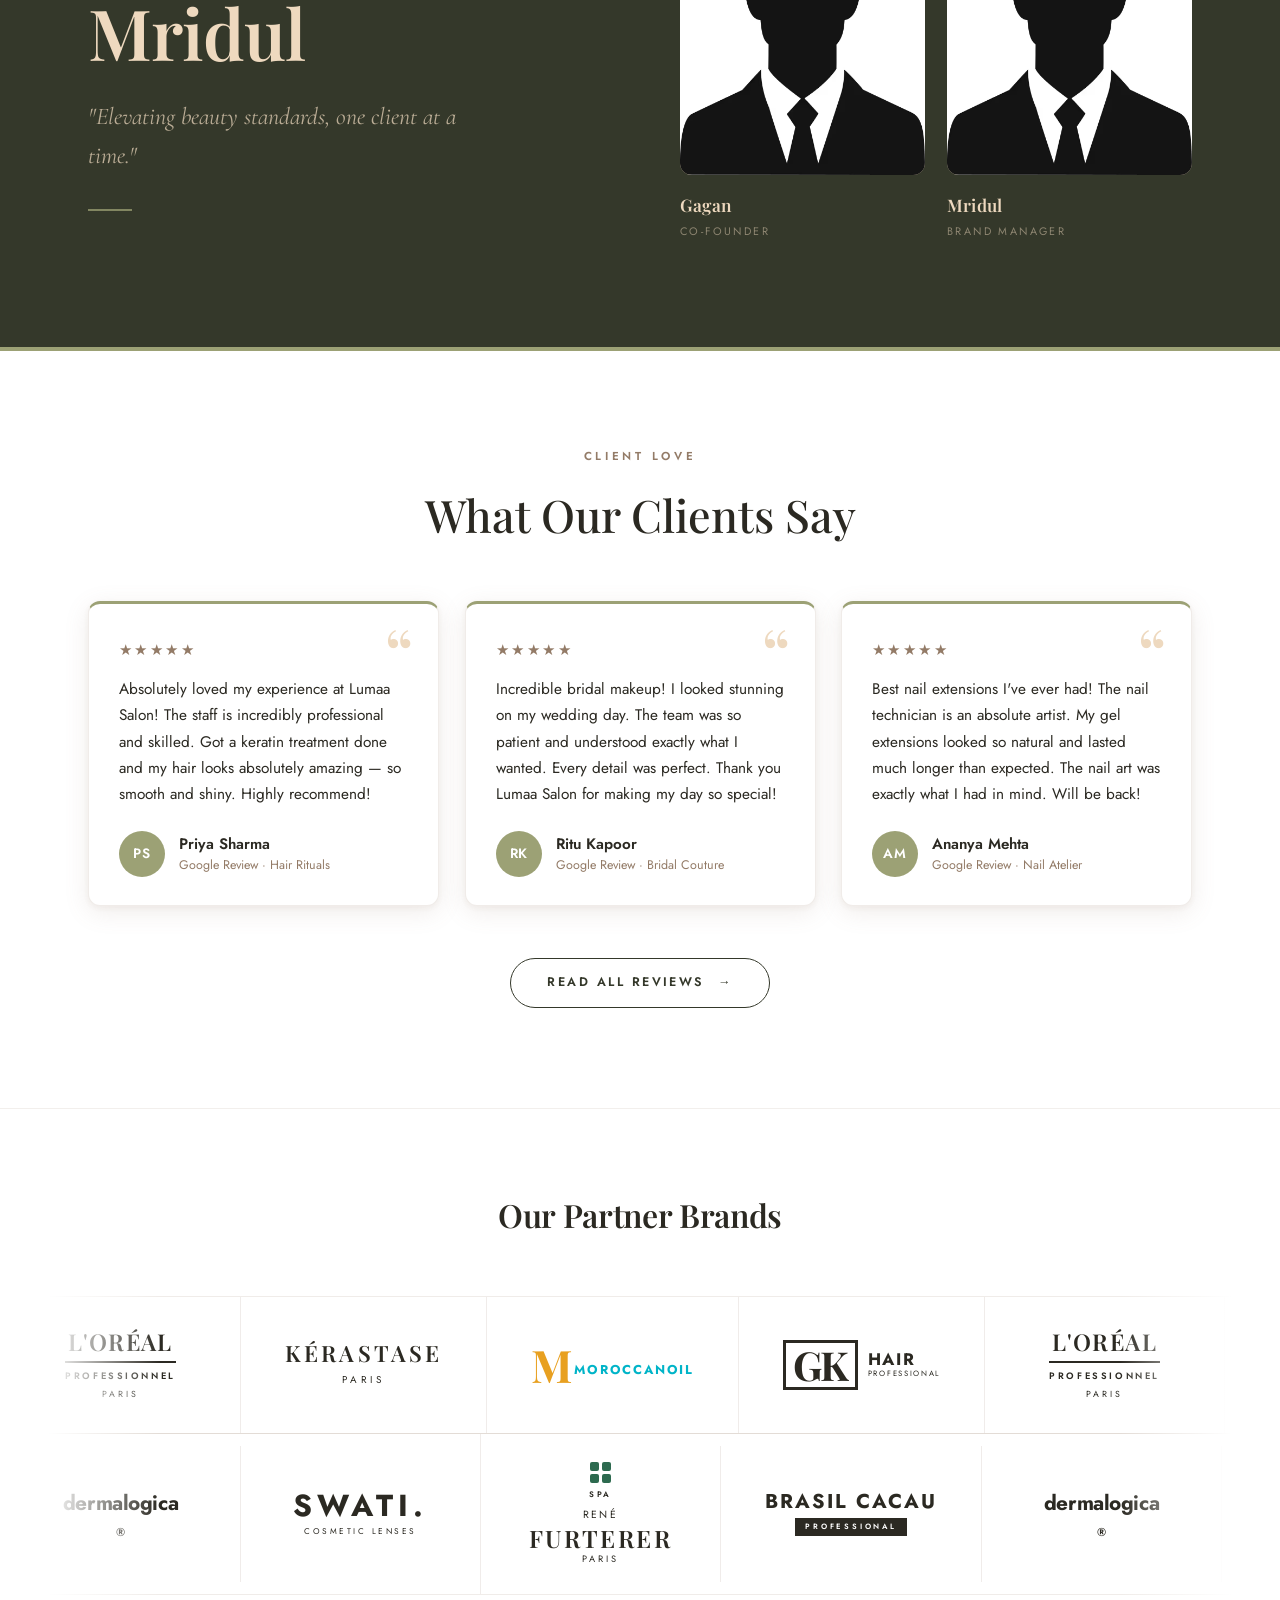
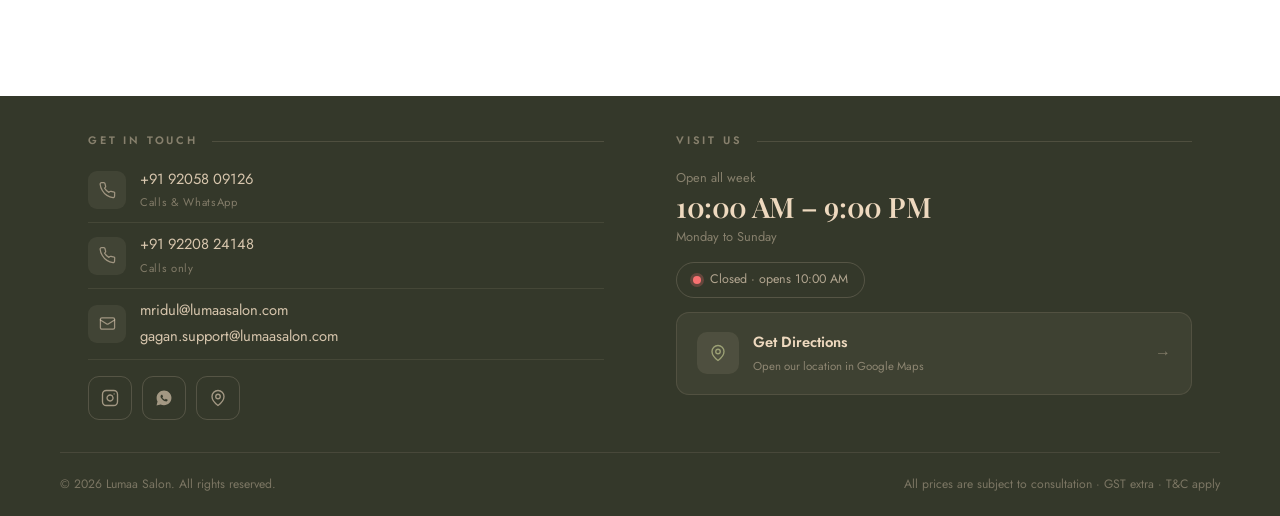
==== commit a6611017: "Update index.html" ====
--- a/index.html
+++ b/index.html
@@ -5,7 +5,7 @@
   <meta name="viewport" content="width=device-width, initial-scale=1.0" />
   <title>Luma Salon — Where Beauty Meets Elegance</title>
   <meta name="description" content="Luma Salon — premium hair, beauty and styling. Where beauty meets elegance." />
-  <link rel="icon" type="image/webp" href="images/lumaa-logo-white.webp" />
+  <link rel="icon" type="image/webp" href="lumaa-logo-white.webp" />
   <link rel="stylesheet" href="styles.css" />
   <link rel="preconnect" href="https://fonts.googleapis.com" />
   <link rel="preconnect" href="https://fonts.gstatic.com" crossorigin />
@@ -24,9 +24,9 @@
   <header class="navbar">
     <a href="#home" class="brand">
       <!-- white version: visible over hero / dark navbar -->
-      <img src="images/lumaa-logo-white.webp" alt="Lumaa Salon" class="logo logo-white" />
+      <img src="lumaa-logo-white.webp" alt="Lumaa Salon" class="logo logo-white" />
       <!-- olive version: visible when navbar turns light on scroll -->
-      <img src="images/lumaa-logo-olive.webp" alt="Lumaa Salon" class="logo logo-olive" />
+      <img src="lumaa-logo-olive.webp" alt="Lumaa Salon" class="logo logo-olive" />
     </a>
     <nav class="nav-links" id="navLinks">
       <a href="#services">Services</a>
